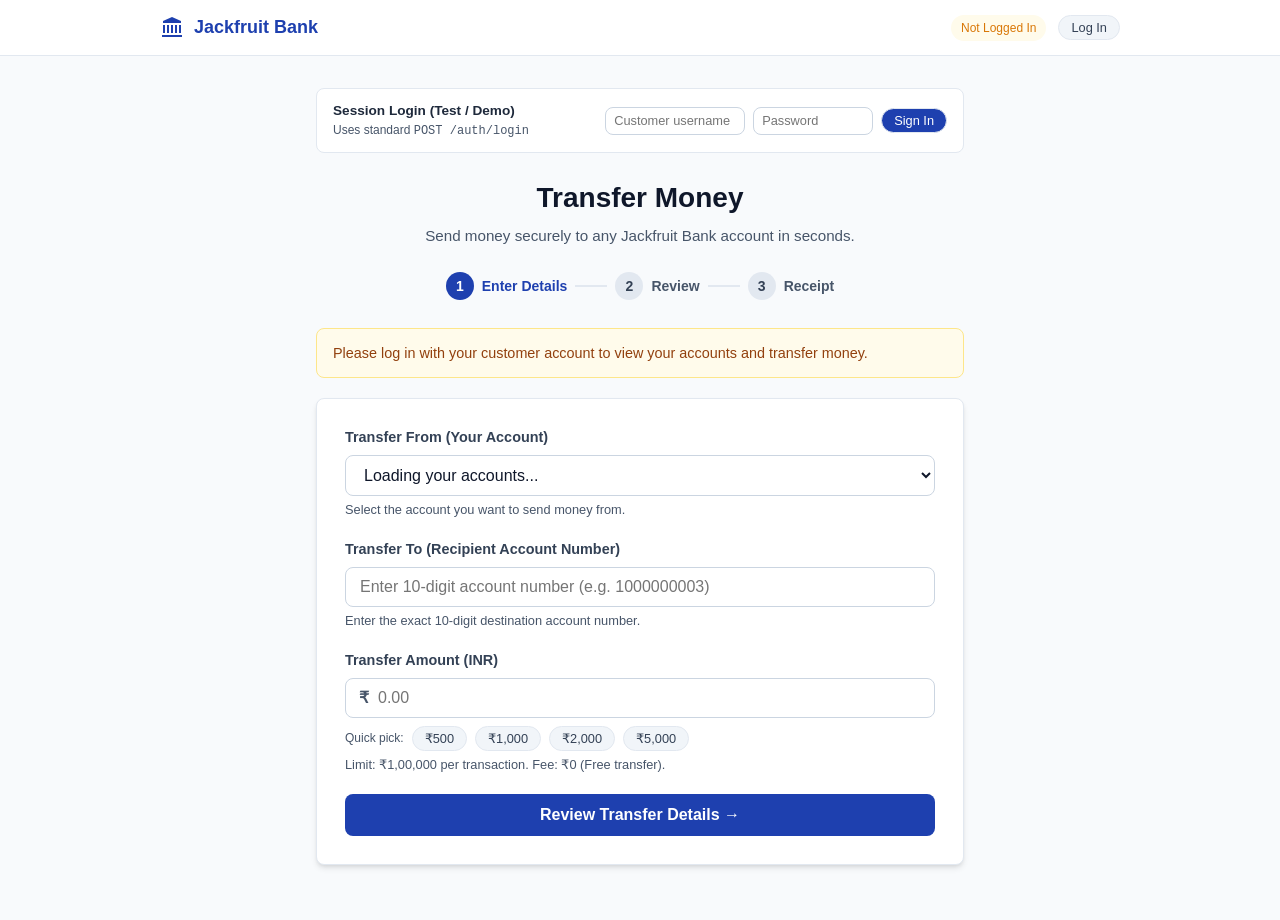
==== frontend/transfer.html @ 2748f1b2 "Merge 013a905eda10606ba9ad955a2efc20f529e1f683 into 3eabcc93d59940ed116435a64562fb141eabb982" ====
<!DOCTYPE html>
<html lang="en">
<head>
  <meta charset="UTF-8">
  <meta name="viewport" content="width=device-width, initial-scale=1.0">
  <title>Transfer Money — Bank Management System</title>
  <style>
    :root {
      --primary: #1e40af;
      --primary-hover: #1d4ed8;
      --primary-light: #eff6ff;
      --success: #059669;
      --success-light: #ecfdf5;
      --danger: #dc2626;
      --danger-light: #fef2f2;
      --warning: #d97706;
      --warning-light: #fffbeb;
      --neutral-50: #f8fafc;
      --neutral-100: #f1f5f9;
      --neutral-200: #e2e8f0;
      --neutral-300: #cbd5e1;
      --neutral-600: #475569;
      --neutral-700: #334155;
      --neutral-800: #1e293b;
      --neutral-900: #0f172a;
      --font-family: -apple-system, BlinkMacSystemFont, "Segoe UI", Roboto, Helvetica, Arial, sans-serif;
      --radius: 8px;
      --shadow: 0 4px 6px -1px rgb(0 0 0 / 0.1), 0 2px 4px -2px rgb(0 0 0 / 0.1);
      --shadow-lg: 0 10px 15px -3px rgb(0 0 0 / 0.1), 0 4px 6px -4px rgb(0 0 0 / 0.1);
    }

    * {
      box-sizing: border-box;
      margin: 0;
      padding: 0;
    }

    body {
      font-family: var(--font-family);
      background-color: var(--neutral-50);
      color: var(--neutral-800);
      line-height: 1.5;
      min-height: 100vh;
      display: flex;
      flex-direction: column;
    }

    /* Top Navigation Header */
    header {
      background-color: #ffffff;
      border-bottom: 1px solid var(--neutral-200);
      padding: 0.875rem 1.25rem;
      position: sticky;
      top: 0;
      z-index: 20;
    }

    .header-content {
      max-width: 960px;
      margin: 0 auto;
      display: flex;
      justify-content: space-between;
      align-items: center;
      flex-wrap: wrap;
      gap: 0.75rem;
    }

    .brand {
      display: flex;
      align-items: center;
      gap: 0.625rem;
      font-weight: 700;
      font-size: 1.125rem;
      color: var(--primary);
    }

    .brand svg {
      width: 24px;
      height: 24px;
      fill: currentColor;
    }

    .user-session-bar {
      display: flex;
      align-items: center;
      gap: 0.75rem;
      font-size: 0.875rem;
    }

    .badge {
      display: inline-flex;
      align-items: center;
      padding: 0.25rem 0.625rem;
      border-radius: 9999px;
      font-weight: 500;
      font-size: 0.75rem;
    }

    .badge-info {
      background-color: var(--primary-light);
      color: var(--primary);
    }

    .badge-warning {
      background-color: var(--warning-light);
      color: var(--warning);
    }

    /* Main Container */
    main {
      flex: 1;
      max-width: 680px;
      width: 100%;
      margin: 2rem auto;
      padding: 0 1rem;
    }

    .page-title-area {
      margin-bottom: 1.5rem;
      text-align: center;
    }

    .page-title {
      font-size: 1.75rem;
      font-weight: 700;
      color: var(--neutral-900);
      margin-bottom: 0.375rem;
    }

    .page-subtitle {
      color: var(--neutral-600);
      font-size: 0.95rem;
    }

    /* Card Layout */
    .card {
      background: #ffffff;
      border: 1px solid var(--neutral-200);
      border-radius: var(--radius);
      box-shadow: var(--shadow);
      padding: 1.75rem;
      margin-bottom: 1.5rem;
    }

    /* Step Indicators */
    .steps-indicator {
      display: flex;
      align-items: center;
      justify-content: center;
      margin-bottom: 1.75rem;
      gap: 0.5rem;
    }

    .step-item {
      display: flex;
      align-items: center;
      gap: 0.5rem;
      font-size: 0.875rem;
      font-weight: 600;
      color: var(--neutral-600);
    }

    .step-item.active {
      color: var(--primary);
    }

    .step-number {
      width: 28px;
      height: 28px;
      border-radius: 50%;
      display: flex;
      align-items: center;
      justify-content: center;
      font-size: 0.875rem;
      background: var(--neutral-200);
      color: var(--neutral-700);
    }

    .step-item.active .step-number {
      background: var(--primary);
      color: #ffffff;
    }

    .step-divider {
      width: 32px;
      height: 2px;
      background: var(--neutral-200);
    }

    /* Form Groups */
    .form-group {
      margin-bottom: 1.25rem;
    }

    .form-label {
      display: block;
      font-weight: 600;
      font-size: 0.9rem;
      color: var(--neutral-700);
      margin-bottom: 0.375rem;
    }

    .form-helper {
      font-size: 0.8rem;
      color: var(--neutral-600);
      margin-top: 0.25rem;
    }

    .form-control {
      width: 100%;
      padding: 0.625rem 0.875rem;
      font-size: 1rem;
      font-family: inherit;
      color: var(--neutral-900);
      background-color: #ffffff;
      border: 1px solid var(--neutral-300);
      border-radius: var(--radius);
      outline: none;
      transition: border-color 0.15s ease, box-shadow 0.15s ease;
    }

    .form-control:focus {
      border-color: var(--primary);
      box-shadow: 0 0 0 3px rgba(30, 64, 175, 0.15);
    }

    .form-control.error {
      border-color: var(--danger);
      background-color: #fffbfa;
    }

    .input-group {
      position: relative;
      display: flex;
      align-items: center;
    }

    .input-prefix {
      position: absolute;
      left: 0.875rem;
      font-weight: 600;
      color: var(--neutral-600);
      pointer-events: none;
    }

    .input-group .form-control {
      padding-left: 2rem;
    }

    /* Quick Amount Buttons */
    .quick-amounts {
      display: flex;
      flex-wrap: wrap;
      gap: 0.5rem;
      margin-top: 0.5rem;
    }

    .btn-chip {
      background: var(--neutral-100);
      border: 1px solid var(--neutral-200);
      border-radius: 9999px;
      padding: 0.25rem 0.75rem;
      font-size: 0.8rem;
      font-weight: 500;
      cursor: pointer;
      color: var(--neutral-700);
      transition: all 0.15s ease;
    }

    .btn-chip:hover {
      background: var(--primary-light);
      border-color: var(--primary);
      color: var(--primary);
    }

    /* Available Balance Pill */
    .balance-pill {
      background-color: var(--primary-light);
      border: 1px solid #bfdbfe;
      border-radius: var(--radius);
      padding: 0.625rem 0.875rem;
      margin-top: 0.5rem;
      display: flex;
      justify-content: space-between;
      align-items: center;
      font-size: 0.875rem;
    }

    .balance-pill .balance-val {
      font-weight: 700;
      color: var(--primary);
      font-size: 1rem;
    }

    /* Buttons */
    .btn {
      display: inline-flex;
      align-items: center;
      justify-content: center;
      font-family: inherit;
      font-size: 1rem;
      font-weight: 600;
      padding: 0.75rem 1.5rem;
      border-radius: var(--radius);
      border: none;
      cursor: pointer;
      text-decoration: none;
      transition: background-color 0.15s ease, opacity 0.15s ease;
      width: 100%;
    }

    .btn-primary {
      background-color: var(--primary);
      color: #ffffff;
    }

    .btn-primary:hover:not(:disabled) {
      background-color: var(--primary-hover);
    }

    .btn-secondary {
      background-color: var(--neutral-100);
      color: var(--neutral-700);
      border: 1px solid var(--neutral-300);
    }

    .btn-secondary:hover:not(:disabled) {
      background-color: var(--neutral-200);
    }

    .btn:disabled {
      opacity: 0.6;
      cursor: not-allowed;
    }

    .btn-group {
      display: flex;
      gap: 0.75rem;
      margin-top: 1.5rem;
    }

    /* Alerts */
    .alert {
      padding: 0.875rem 1rem;
      border-radius: var(--radius);
      margin-bottom: 1.25rem;
      font-size: 0.9rem;
      display: flex;
      align-items: flex-start;
      gap: 0.625rem;
      line-height: 1.4;
    }

    .alert-danger {
      background-color: var(--danger-light);
      color: var(--danger);
      border: 1px solid #fecaca;
    }

    .alert-success {
      background-color: var(--success-light);
      color: var(--success);
      border: 1px solid #a7f3d0;
    }

    .alert-warning {
      background-color: var(--warning-light);
      color: #92400e;
      border: 1px solid #fde68a;
    }

    /* Review Summary Grid */
    .summary-list {
      background: var(--neutral-50);
      border: 1px solid var(--neutral-200);
      border-radius: var(--radius);
      padding: 1.25rem;
      margin: 1rem 0;
    }

    .summary-row {
      display: flex;
      justify-content: space-between;
      align-items: center;
      padding: 0.625rem 0;
      border-bottom: 1px solid var(--neutral-200);
      font-size: 0.925rem;
    }

    .summary-row:last-child {
      border-bottom: none;
      padding-top: 0.75rem;
      font-size: 1.05rem;
      font-weight: 700;
    }

    .summary-label {
      color: var(--neutral-600);
    }

    .summary-val {
      font-weight: 600;
      color: var(--neutral-900);
      text-align: right;
    }

    /* Success / Receipt Screen */
    .receipt-card {
      text-align: center;
    }

    .receipt-icon {
      width: 56px;
      height: 56px;
      background: var(--success-light);
      color: var(--success);
      border-radius: 50%;
      display: inline-flex;
      align-items: center;
      justify-content: center;
      margin-bottom: 1rem;
    }

    .receipt-icon svg {
      width: 32px;
      height: 32px;
      fill: currentColor;
    }

    /* Demo Login Drawer (collapsible for testing) */
    .demo-bar {
      background: #ffffff;
      border: 1px solid var(--neutral-200);
      border-radius: var(--radius);
      padding: 0.75rem 1rem;
      margin-bottom: 1.5rem;
      font-size: 0.85rem;
      display: flex;
      justify-content: space-between;
      align-items: center;
      flex-wrap: wrap;
      gap: 0.5rem;
    }

    .demo-controls {
      display: flex;
      align-items: center;
      gap: 0.5rem;
      flex-wrap: wrap;
    }

    /* Responsive adjustments */
    @media (max-width: 480px) {
      .card {
        padding: 1.25rem;
      }
      .page-title {
        font-size: 1.5rem;
      }
      .btn-group {
        flex-direction: column-reverse;
      }
    }
  </style>
</head>
<body>

  <!-- Top Header Navigation -->
  <header>
    <div class="header-content">
      <div class="brand">
        <svg viewBox="0 0 24 24">
          <path d="M12 1L3 5v2h18V5L12 1zm-7 8v8H3V9h2zm4 0v8H7V9h2zm4 0v8h-2V9h2zm4 0v8h-2V9h2zm4 0v8h-2V9h2zM2 19v2h20v-2H2z"/>
        </svg>
        <span>Jackfruit Bank</span>
      </div>
      <div class="user-session-bar" id="sessionStatusArea">
        <span class="badge badge-warning" id="authBadge">Not Logged In</span>
        <button class="btn-chip" id="authToggleBtn" onclick="toggleAuthModal()">Log In</button>
      </div>
    </div>
  </header>

  <main>
    <!-- Demo / Test-Session Setup Bar -->
    <div class="demo-bar" id="authSection" style="display: none;">
      <div>
        <strong>Session Login (Test / Demo)</strong>
        <div style="color: var(--neutral-600); font-size: 0.75rem;">Uses standard <code>POST /auth/login</code></div>
      </div>
      <div class="demo-controls">
        <input type="text" id="loginUsername" placeholder="Customer username" class="form-control" style="width: 140px; padding: 0.35rem 0.5rem; font-size: 0.8rem;">
        <input type="password" id="loginPassword" placeholder="Password" class="form-control" style="width: 120px; padding: 0.35rem 0.5rem; font-size: 0.8rem;">
        <button type="button" class="btn-chip" style="background: var(--primary); color: #fff;" onclick="doLogin()">Sign In</button>
      </div>
    </div>

    <!-- Page Title -->
    <div class="page-title-area">
      <h1 class="page-title">Transfer Money</h1>
      <p class="page-subtitle">Send money securely to any Jackfruit Bank account in seconds.</p>
    </div>

    <!-- Step Indicator -->
    <div class="steps-indicator" aria-label="Transfer steps">
      <div class="step-item active" id="stepIndicator1">
        <span class="step-number">1</span>
        <span>Enter Details</span>
      </div>
      <div class="step-divider"></div>
      <div class="step-item" id="stepIndicator2">
        <span class="step-number">2</span>
        <span>Review</span>
      </div>
      <div class="step-divider"></div>
      <div class="step-item" id="stepIndicator3">
        <span class="step-number">3</span>
        <span>Receipt</span>
      </div>
    </div>

    <!-- Alert / Message Area -->
    <div id="globalAlert" style="display: none;" role="alert"></div>

    <!-- STEP 1: Enter Transfer Details -->
    <div class="card" id="stepDetails">
      <form id="transferForm" onsubmit="event.preventDefault(); proceedToReview();">

        <!-- Source Account Selection -->
        <div class="form-group">
          <label for="fromAccountSelect" class="form-label">Transfer From (Your Account)</label>
          <select id="fromAccountSelect" class="form-control" required onchange="onSourceAccountChange()">
            <option value="">Loading your accounts...</option>
          </select>
          <div class="form-helper" id="fromAccountHelp">Select the account you want to send money from.</div>

          <!-- Live Available Balance Pill -->
          <div class="balance-pill" id="balanceDisplay" style="display: none;">
            <div>
              <span id="accountTypeDisplay">Savings Account</span>
              <div style="font-size: 0.75rem; color: var(--neutral-600);" id="minBalanceHelp">Minimum balance required: ₹1,000.00</div>
            </div>
            <div class="balance-val" id="accountBalanceDisplay">₹0.00</div>
          </div>
        </div>

        <!-- Destination Account -->
        <div class="form-group">
          <label for="toAccountInput" class="form-label">Transfer To (Recipient Account Number)</label>
          <input
            type="text"
            id="toAccountInput"
            class="form-control"
            placeholder="Enter 10-digit account number (e.g. 1000000003)"
            maxlength="10"
            inputmode="numeric"
            pattern="[0-9]{10}"
            required
            oninput="validateDestinationAccount()"
          >
          <div class="form-helper" id="toAccountHelp">Enter the exact 10-digit destination account number.</div>
          <div id="toAccountError" style="color: var(--danger); font-size: 0.8rem; margin-top: 0.25rem; display: none;"></div>
        </div>

        <!-- Transfer Amount -->
        <div class="form-group">
          <label for="amountInput" class="form-label">Transfer Amount (INR)</label>
          <div class="input-group">
            <span class="input-prefix">₹</span>
            <input
              type="number"
              id="amountInput"
              class="form-control"
              placeholder="0.00"
              step="0.01"
              min="1"
              max="100000"
              required
              oninput="validateAmount()"
            >
          </div>
          <div class="quick-amounts">
            <span style="font-size: 0.75rem; color: var(--neutral-600); align-self: center;">Quick pick:</span>
            <button type="button" class="btn-chip" onclick="setQuickAmount(500)">₹500</button>
            <button type="button" class="btn-chip" onclick="setQuickAmount(1000)">₹1,000</button>
            <button type="button" class="btn-chip" onclick="setQuickAmount(2000)">₹2,000</button>
            <button type="button" class="btn-chip" onclick="setQuickAmount(5000)">₹5,000</button>
          </div>
          <div class="form-helper" id="amountHelp">Limit: ₹1,00,000 per transaction. Fee: ₹0 (Free transfer).</div>
          <div id="amountError" style="color: var(--danger); font-size: 0.8rem; margin-top: 0.25rem; display: none;"></div>
        </div>

        <button type="submit" class="btn btn-primary" id="btnReview">Review Transfer Details →</button>
      </form>
    </div>

    <!-- STEP 2: Review & Confirmation -->
    <div class="card" id="stepReview" style="display: none;">
      <h2 style="font-size: 1.25rem; font-weight: 700; color: var(--neutral-900); margin-bottom: 0.5rem;">Review Transfer</h2>
      <p style="font-size: 0.875rem; color: var(--neutral-600); margin-bottom: 1rem;">
        Please verify the recipient and transfer amount before confirming. Money will be sent immediately.
      </p>

      <div class="summary-list">
        <div class="summary-row">
          <span class="summary-label">From Account</span>
          <span class="summary-val" id="reviewFromAccount">—</span>
        </div>
        <div class="summary-row">
          <span class="summary-label">To Account Number</span>
          <span class="summary-val" id="reviewToAccount">—</span>
        </div>
        <div class="summary-row">
          <span class="summary-label">Transfer Amount</span>
          <span class="summary-val" id="reviewAmount" style="color: var(--primary);">—</span>
        </div>
        <div class="summary-row">
          <span class="summary-label">Transfer Fee</span>
          <span class="summary-val" style="color: var(--success);">₹0.00 (Free)</span>
        </div>
        <div class="summary-row">
          <span class="summary-label">Total to Deduct</span>
          <span class="summary-val" id="reviewTotal">—</span>
        </div>
      </div>

      <div class="btn-group">
        <button type="button" class="btn btn-secondary" onclick="backToEdit()">← Back to Edit</button>
        <button type="button" class="btn btn-primary" id="btnConfirmSend" onclick="executeTransfer()">Confirm &amp; Send Transfer</button>
      </div>
    </div>

    <!-- STEP 3: Transfer Receipt & Status -->
    <div class="card receipt-card" id="stepResult" style="display: none;">
      <div id="successContent" style="display: none;">
        <div class="receipt-icon">
          <svg viewBox="0 0 24 24">
            <path d="M9 16.17L4.83 12l-1.42 1.41L9 19 21 7l-1.41-1.41z"/>
          </svg>
        </div>
        <h2 style="font-size: 1.35rem; font-weight: 700; color: var(--success); margin-bottom: 0.25rem;">Transfer Successful!</h2>
        <p style="color: var(--neutral-600); font-size: 0.9rem; margin-bottom: 1.25rem;">Your fund transfer has been processed immediately.</p>

        <div class="summary-list" style="text-align: left;">
          <div class="summary-row">
            <span class="summary-label">Receipt / Reference No.</span>
            <span class="summary-val" id="receiptReference" style="font-family: monospace; font-size: 0.95rem;">—</span>
          </div>
          <div class="summary-row">
            <span class="summary-label">Amount Transferred</span>
            <span class="summary-val" id="receiptAmount" style="color: var(--success);">—</span>
          </div>
          <div class="summary-row">
            <span class="summary-label">Sent To Account</span>
            <span class="summary-val" id="receiptToAccount">—</span>
          </div>
          <div class="summary-row">
            <span class="summary-label">Updated Source Balance</span>
            <span class="summary-val" id="receiptNewBalance">—</span>
          </div>
        </div>

        <div class="btn-group">
          <button type="button" class="btn btn-secondary" onclick="window.print()">Print Receipt</button>
          <button type="button" class="btn btn-primary" onclick="resetFormForNewTransfer()">Make Another Transfer</button>
        </div>
      </div>

      <div id="failureContent" style="display: none;">
        <div class="receipt-icon" style="background: var(--danger-light); color: var(--danger);">
          <svg viewBox="0 0 24 24">
            <path d="M19 6.41L17.59 5 12 10.59 6.41 5 5 6.41 10.59 12 5 17.59 6.41 19 12 13.41 17.59 19 19 17.59 13.41 12z"/>
          </svg>
        </div>
        <h2 style="font-size: 1.35rem; font-weight: 700; color: var(--danger); margin-bottom: 0.25rem;">Transfer Failed</h2>
        <p id="failureMessage" style="color: var(--neutral-700); font-size: 0.95rem; margin-bottom: 1.25rem;"></p>

        <div class="btn-group">
          <button type="button" class="btn btn-primary" onclick="backToEdit()">← Back and Correct Details</button>
        </div>
      </div>
    </div>
  </main>

  <script>
    // State
    let authToken = sessionStorage.getItem("bms_auth_token") || "";
    let customerAccounts = [];
    let currentTransferData = null;

    // Minimum balance limits from BR-01
    const MIN_BALANCE = {
      "Savings": 1000.0,
      "Current": 5000.0
    };
    const MAX_TRANSFER_LIMIT = 100000.0;

    // On Load
    document.addEventListener("DOMContentLoaded", () => {
      updateAuthUI();
      if (authToken) {
        loadCustomerAccounts();
      } else {
        // Show demo login drawer if not logged in
        document.getElementById("authSection").style.display = "flex";
        showAlert("Please log in with your customer account to view your accounts and transfer money.", "warning");
      }
    });

    function toggleAuthModal() {
      const area = document.getElementById("authSection");
      area.style.display = area.style.display === "none" ? "flex" : "none";
    }

    function updateAuthUI() {
      const badge = document.getElementById("authBadge");
      const btn = document.getElementById("authToggleBtn");
      if (authToken) {
        badge.className = "badge badge-info";
        badge.textContent = "Customer Session Active";
        btn.textContent = "Log Out";
        btn.onclick = doLogout;
      } else {
        badge.className = "badge badge-warning";
        badge.textContent = "Not Logged In";
        btn.textContent = "Log In";
        btn.onclick = toggleAuthModal;
      }
    }

    async function doLogin() {
      const usernameInput = document.getElementById("loginUsername").value.trim();
      const passwordInput = document.getElementById("loginPassword").value;

      if (!usernameInput || !passwordInput) {
        showAlert("Please enter your customer username and password.", "danger");
        return;
      }

      try {
        const res = await fetch("/auth/login", {
          method: "POST",
          headers: { "Content-Type": "application/json" },
          body: JSON.stringify({ username: usernameInput, password: passwordInput })
        });

        const data = await res.json();
        if (res.ok && data.token) {
          authToken = data.token;
          sessionStorage.setItem("bms_auth_token", authToken);
          document.getElementById("authSection").style.display = "none";
          hideAlert();
          updateAuthUI();
          loadCustomerAccounts();
        } else {
          showAlert(data.message || data.detail || "Invalid login credentials. Please check your username and password.", "danger");
        }
      } catch (err) {
        showAlert("Unable to connect to the authentication service. Please check your connection.", "danger");
      }
    }

    let isLoggingOut = false;

    async function doLogout(silent = false) {
      if (isLoggingOut) return;
      isLoggingOut = true;

      const tokenToSend = authToken;

      // Clear local session state immediately so client is never left locally authenticated
      authToken = "";
      sessionStorage.removeItem("bms_auth_token");
      customerAccounts = [];
      currentTransferData = null;

      if (tokenToSend) {
        try {
          await fetch("/auth/logout", {
            method: "POST",
            headers: {
              "Authorization": `Bearer ${tokenToSend}`
            }
          });
        } catch (err) {
          // Network errors still guarantee local session cleanup
        }
      }

      updateAuthUI();
      const select = document.getElementById("fromAccountSelect");
      if (select) {
        select.innerHTML = '<option value="">Please log in to view accounts</option>';
      }
      const balanceDisplay = document.getElementById("balanceDisplay");
      if (balanceDisplay) {
        balanceDisplay.style.display = "none";
      }

      resetFormForNewTransfer();

      if (!silent) {
        showAlert("You have been logged out.", "info");
      }
      const authSection = document.getElementById("authSection");
      if (authSection) {
        authSection.style.display = "flex";
      }

      isLoggingOut = false;
    }

    // Load Customer Accounts via GET /accounts/me
    async function loadCustomerAccounts() {
      const select = document.getElementById("fromAccountSelect");
      select.innerHTML = '<option value="">Loading accounts...</option>';

      try {
        const res = await fetch("/accounts/me", {
          headers: { "Authorization": `Bearer ${authToken}` }
        });

        if (res.status === 401 || res.status === 403) {
          await doLogout(true);
          showAlert("Your session has expired. Please log in again.", "warning");
          return;
        }

        if (!res.ok) {
          throw new Error("Failed to load accounts");
        }

        customerAccounts = await res.json();

        if (!customerAccounts || customerAccounts.length === 0) {
          select.innerHTML = '<option value="">No bank accounts found</option>';
          showAlert("You do not have any active bank accounts with Jackfruit Bank.", "warning");
          return;
        }

        select.innerHTML = '<option value="">-- Choose source account --</option>';
        customerAccounts.forEach(acc => {
          const opt = document.createElement("option");
          opt.value = acc.accountNumber;
          const statusTag = acc.status !== "Active" ? ` (${acc.status})` : "";
          opt.textContent = `${acc.type} — ${acc.maskedAccountNumber}${statusTag} (₹${parseFloat(acc.balance).toLocaleString('en-IN', {minimumFractionDigits: 2})})`;
          select.appendChild(opt);
        });

        // Automatically select first account if only one exists
        if (customerAccounts.length === 1) {
          select.selectedIndex = 1;
          onSourceAccountChange();
        }

      } catch (err) {
        select.innerHTML = '<option value="">Error loading accounts</option>';
        showAlert("Could not load your accounts. Please verify your connection and refresh.", "danger");
      }
    }

    function onSourceAccountChange() {
      const select = document.getElementById("fromAccountSelect");
      const selectedAccNo = select.value;
      const acc = customerAccounts.find(a => a.accountNumber === selectedAccNo);
      const display = document.getElementById("balanceDisplay");

      if (acc) {
        display.style.display = "flex";
        document.getElementById("accountTypeDisplay").textContent = `${acc.type} Account (${acc.maskedAccountNumber})`;
        document.getElementById("accountBalanceDisplay").textContent = `₹${parseFloat(acc.balance).toLocaleString('en-IN', {minimumFractionDigits: 2})}`;
        const minReq = MIN_BALANCE[acc.type] || 0;
        document.getElementById("minBalanceHelp").textContent = `Minimum balance required to maintain: ₹${minReq.toLocaleString('en-IN', {minimumFractionDigits: 2})}`;
      } else {
        display.style.display = "none";
      }

      validateDestinationAccount();
      validateAmount();
    }

    function setQuickAmount(val) {
      document.getElementById("amountInput").value = val.toFixed(2);
      validateAmount();
    }

    function validateDestinationAccount() {
      const toAcc = document.getElementById("toAccountInput").value.trim();
      const fromAcc = document.getElementById("fromAccountSelect").value;
      const errEl = document.getElementById("toAccountError");
      const input = document.getElementById("toAccountInput");

      errEl.style.display = "none";
      input.classList.remove("error");

      if (!toAcc) return false;

      if (!/^\d{1,10}$/.test(toAcc)) {
        errEl.textContent = "Account number must contain only numbers.";
        errEl.style.display = "block";
        input.classList.add("error");
        return false;
      }

      if (toAcc.length === 10 && fromAcc && toAcc === fromAcc) {
        errEl.textContent = "Destination account cannot be the same as your source account.";
        errEl.style.display = "block";
        input.classList.add("error");
        return false;
      }

      if (toAcc.length > 0 && toAcc.length < 10) {
        errEl.textContent = `Please enter all 10 digits (${toAcc.length}/10 entered).`;
        errEl.style.display = "block";
        return false;
      }

      return true;
    }

    function validateAmount() {
      const amountVal = parseFloat(document.getElementById("amountInput").value);
      const errEl = document.getElementById("amountError");
      const input = document.getElementById("amountInput");
      const fromAccNo = document.getElementById("fromAccountSelect").value;
      const acc = customerAccounts.find(a => a.accountNumber === fromAccNo);

      errEl.style.display = "none";
      input.classList.remove("error");

      if (isNaN(amountVal) || amountVal <= 0) {
        return false;
      }

      if (amountVal > MAX_TRANSFER_LIMIT) {
        errEl.textContent = `Amount exceeds the single transfer limit of ₹${MAX_TRANSFER_LIMIT.toLocaleString('en-IN')}.`;
        errEl.style.display = "block";
        input.classList.add("error");
        return false;
      }

      if (acc) {
        const currentBal = parseFloat(acc.balance);
        const minReq = MIN_BALANCE[acc.type] || 0;
        if (currentBal - amountVal < minReq) {
          errEl.textContent = `Insufficient funds: balance after transfer (₹${(currentBal - amountVal).toFixed(2)}) would fall below required minimum of ₹${minReq.toFixed(2)}.`;
          errEl.style.display = "block";
          input.classList.add("error");
          return false;
        }
      }

      return true;
    }

    // Step Transition: Proceed to Review
    function proceedToReview() {
      hideAlert();

      if (!authToken) {
        showAlert("Please log in before transferring funds.", "warning");
        document.getElementById("authSection").style.display = "flex";
        return;
      }

      const fromAccNo = document.getElementById("fromAccountSelect").value;
      const toAccNo = document.getElementById("toAccountInput").value.trim();
      const amount = parseFloat(document.getElementById("amountInput").value);

      if (!fromAccNo) {
        showAlert("Please select a source account.", "danger");
        return;
      }

      if (!validateDestinationAccount() || toAccNo.length !== 10) {
        showAlert("Please enter a valid 10-digit recipient account number.", "danger");
        return;
      }

      if (!validateAmount() || isNaN(amount) || amount <= 0) {
        showAlert("Please enter a valid transfer amount.", "danger");
        return;
      }

      const sourceAcc = customerAccounts.find(a => a.accountNumber === fromAccNo);

      currentTransferData = {
        fromAccount: fromAccNo,
        toAccount: toAccNo,
        amount: amount.toFixed(2),
        sourceAccObj: sourceAcc
      };

      // Populate Review Screen
      document.getElementById("reviewFromAccount").textContent = `${sourceAcc.type} (${sourceAcc.maskedAccountNumber})`;
      document.getElementById("reviewToAccount").textContent = toAccNo;
      document.getElementById("reviewAmount").textContent = `₹${parseFloat(amount).toLocaleString('en-IN', {minimumFractionDigits: 2})}`;
      document.getElementById("reviewTotal").textContent = `₹${parseFloat(amount).toLocaleString('en-IN', {minimumFractionDigits: 2})}`;

      // Switch view
      document.getElementById("stepDetails").style.display = "none";
      document.getElementById("stepReview").style.display = "block";
      document.getElementById("stepResult").style.display = "none";

      setStepActive(2);
    }

    function backToEdit() {
      hideAlert();
      document.getElementById("stepDetails").style.display = "block";
      document.getElementById("stepReview").style.display = "none";
      document.getElementById("stepResult").style.display = "none";
      setStepActive(1);
    }

    // Execute Transfer: POST /transactions/transfer
    async function executeTransfer() {
      if (!currentTransferData || !authToken) return;

      const btn = document.getElementById("btnConfirmSend");
      btn.disabled = true;
      btn.textContent = "Processing transfer...";

      try {
        const response = await fetch("/transactions/transfer", {
          method: "POST",
          headers: {
            "Content-Type": "application/json",
            "Authorization": `Bearer ${authToken}`
          },
          body: JSON.stringify({
            fromAccount: currentTransferData.fromAccount,
            toAccount: currentTransferData.toAccount,
            amount: currentTransferData.amount
          })
        });

        const data = await response.json();

        // Show Result Screen
        document.getElementById("stepDetails").style.display = "none";
        document.getElementById("stepReview").style.display = "none";
        document.getElementById("stepResult").style.display = "block";
        setStepActive(3);

        if (response.ok && (response.status === 200 || response.status === 201)) {
          // Success
          document.getElementById("successContent").style.display = "block";
          document.getElementById("failureContent").style.display = "none";

          document.getElementById("receiptReference").textContent = data.reference || `TXN-${data.transactionId}`;
          document.getElementById("receiptAmount").textContent = `₹${parseFloat(currentTransferData.amount).toLocaleString('en-IN', {minimumFractionDigits: 2})}`;
          document.getElementById("receiptToAccount").textContent = currentTransferData.toAccount;
          document.getElementById("receiptNewBalance").textContent = `₹${parseFloat(data.balance).toLocaleString('en-IN', {minimumFractionDigits: 2})}`;

          // Refresh source accounts in background to update balances
          loadCustomerAccounts();
        } else {
          // Failure
          document.getElementById("successContent").style.display = "none";
          document.getElementById("failureContent").style.display = "block";

          let friendlyMsg = "The transfer could not be completed.";
          if (data.code === "ACCOUNT_NOT_FOUND") {
            friendlyMsg = "The recipient account was not found. Please double-check the 10-digit account number.";
          } else if (data.code === "ACCOUNT_NOT_ACTIVE") {
            friendlyMsg = "The recipient or source account is currently frozen or closed and cannot complete transactions.";
          } else if (data.code === "INSUFFICIENT_FUNDS") {
            friendlyMsg = "Insufficient funds in your account to complete this transfer and maintain the minimum balance.";
          } else if (data.code === "TRANSFER_LIMIT_EXCEEDED") {
            friendlyMsg = "The transfer amount exceeds the single transaction limit of ₹1,00,000.";
          } else if (data.message || data.detail) {
            friendlyMsg = data.message || data.detail;
          }

          document.getElementById("failureMessage").textContent = friendlyMsg;
        }

      } catch (err) {
        document.getElementById("stepDetails").style.display = "none";
        document.getElementById("stepReview").style.display = "none";
        document.getElementById("stepResult").style.display = "block";
        setStepActive(3);

        document.getElementById("successContent").style.display = "none";
        document.getElementById("failureContent").style.display = "block";
        document.getElementById("failureMessage").textContent = "Unable to connect to the bank server. Please verify your connection and try again.";
      } finally {
        btn.disabled = false;
        btn.textContent = "Confirm & Send Transfer";
      }
    }

    function resetFormForNewTransfer() {
      document.getElementById("toAccountInput").value = "";
      document.getElementById("amountInput").value = "";
      document.getElementById("successContent").style.display = "none";
      document.getElementById("failureContent").style.display = "none";
      backToEdit();
    }

    function setStepActive(stepNum) {
      document.getElementById("stepIndicator1").className = stepNum >= 1 ? "step-item active" : "step-item";
      document.getElementById("stepIndicator2").className = stepNum >= 2 ? "step-item active" : "step-item";
      document.getElementById("stepIndicator3").className = stepNum >= 3 ? "step-item active" : "step-item";
    }

    function showAlert(msg, type = "danger") {
      const alert = document.getElementById("globalAlert");
      alert.className = `alert alert-${type}`;
      alert.textContent = msg;
      alert.style.display = "block";
    }

    function hideAlert() {
      document.getElementById("globalAlert").style.display = "none";
    }
  </script>
</body>
</html>
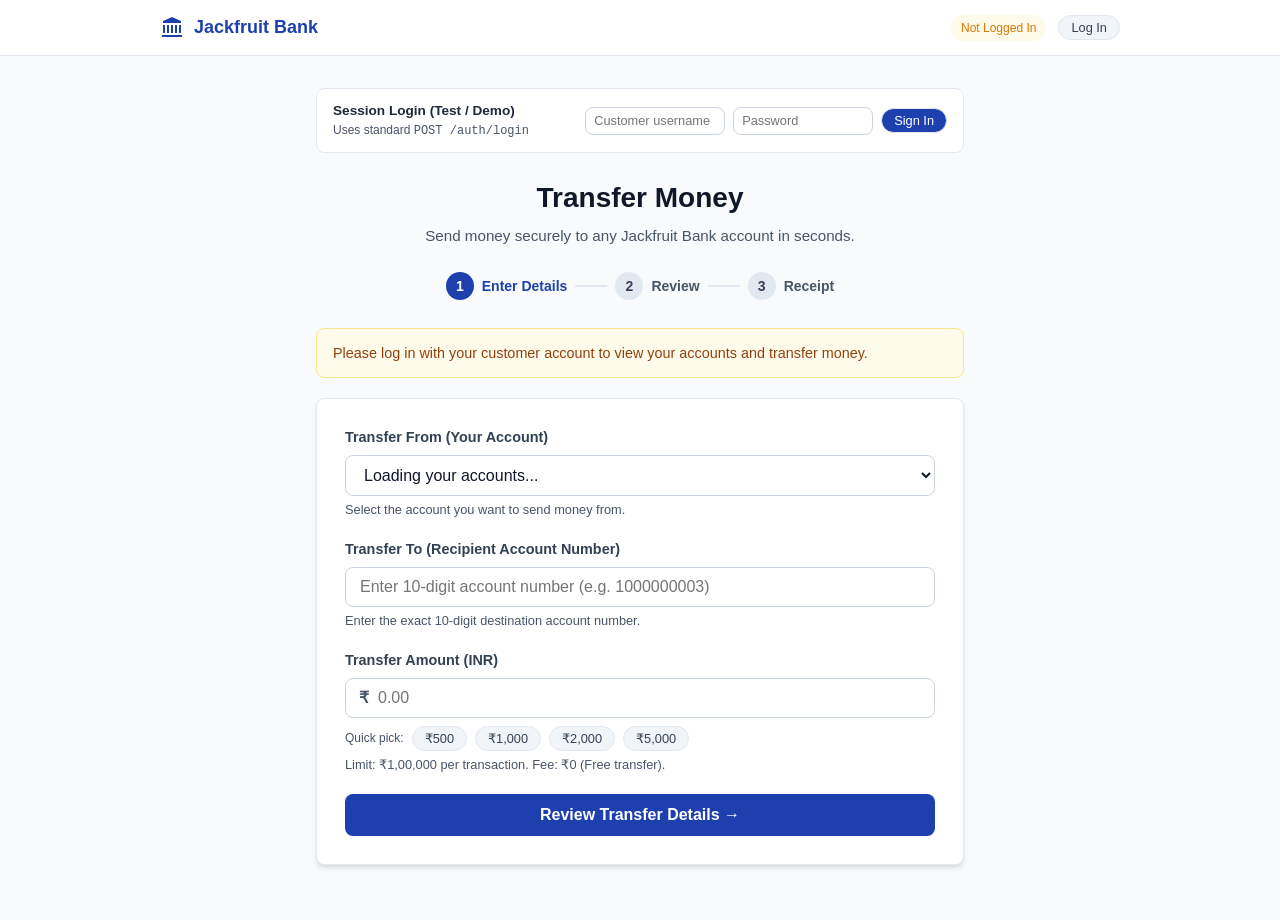
==== commit 897f9edd: "Merge US-14 transfer usability updates into US-15" ====
--- a/frontend/transfer.html
+++ b/frontend/transfer.html
@@ -247,6 +247,18 @@
       padding-left: 2rem;
     }
 
+    /* Cross-browser input[type=number] styling (Firefox & WebKit/Blink) */
+    input[type="number"]::-webkit-outer-spin-button,
+    input[type="number"]::-webkit-inner-spin-button {
+      -webkit-appearance: none;
+      margin: 0;
+    }
+
+    input[type="number"] {
+      -moz-appearance: textfield;
+      appearance: textfield;
+    }
+
     /* Quick Amount Buttons */
     .quick-amounts {
       display: flex;
@@ -449,16 +461,114 @@
       flex-wrap: wrap;
     }
 
-    /* Responsive adjustments */
+    .demo-input {
+      width: 140px;
+      padding: 0.35rem 0.5rem;
+      font-size: 0.8rem;
+    }
+
+    /* Responsive adjustments for mobile and 360px viewport (BMS-NF-006, TC-UX-02) */
     @media (max-width: 480px) {
+      main {
+        margin: 1.25rem auto;
+        padding: 0 0.75rem;
+      }
       .card {
-        padding: 1.25rem;
+        padding: 1.125rem;
       }
       .page-title {
-        font-size: 1.5rem;
+        font-size: 1.35rem;
+      }
+      .page-subtitle {
+        font-size: 0.85rem;
+      }
+      .steps-indicator {
+        gap: 0.25rem;
+        margin-bottom: 1.25rem;
+      }
+      .step-item {
+        font-size: 0.75rem;
+        gap: 0.25rem;
+      }
+      .step-number {
+        width: 22px;
+        height: 22px;
+        font-size: 0.75rem;
+      }
+      .step-divider {
+        width: 14px;
       }
       .btn-group {
         flex-direction: column-reverse;
+      }
+      .btn-chip {
+        min-height: 36px;
+      }
+      .demo-bar {
+        padding: 0.625rem 0.75rem;
+      }
+      .demo-controls {
+        width: 100%;
+      }
+      .demo-input {
+        width: 100%;
+        flex: 1 1 120px;
+      }
+      .summary-list {
+        padding: 0.875rem;
+      }
+      .summary-row {
+        font-size: 0.875rem;
+        flex-direction: column;
+        align-items: flex-start;
+        gap: 0.25rem;
+      }
+      .summary-row:last-child {
+        flex-direction: row;
+        justify-content: space-between;
+        align-items: center;
+      }
+      .summary-val {
+        text-align: left;
+      }
+    }
+
+    @media (max-width: 380px) {
+      .header-content {
+        justify-content: center;
+      }
+      .user-session-bar {
+        width: 100%;
+        justify-content: space-between;
+      }
+      .step-item span:not(.step-number) {
+        font-size: 0.7rem;
+      }
+      .step-divider {
+        width: 10px;
+      }
+      .btn-chip {
+        padding: 0.35rem 0.6rem;
+      }
+    }
+
+    /* Print styles: Clean receipt-only printout */
+    @media print {
+      header, .demo-bar, .steps-indicator, .page-title-area, .btn-group, #globalAlert {
+        display: none !important;
+      }
+      body {
+        background: #ffffff;
+      }
+      .card {
+        border: none;
+        box-shadow: none;
+        padding: 0;
+      }
+      main {
+        margin: 0;
+        max-width: 100%;
+        padding: 0;
       }
     }
   </style>
@@ -489,8 +599,8 @@
         <div style="color: var(--neutral-600); font-size: 0.75rem;">Uses standard <code>POST /auth/login</code></div>
       </div>
       <div class="demo-controls">
-        <input type="text" id="loginUsername" placeholder="Customer username" class="form-control" style="width: 140px; padding: 0.35rem 0.5rem; font-size: 0.8rem;">
-        <input type="password" id="loginPassword" placeholder="Password" class="form-control" style="width: 120px; padding: 0.35rem 0.5rem; font-size: 0.8rem;">
+        <input type="text" id="loginUsername" placeholder="Customer username" class="form-control demo-input">
+        <input type="password" id="loginPassword" placeholder="Password" class="form-control demo-input">
         <button type="button" class="btn-chip" style="background: var(--primary); color: #fff;" onclick="doLogin()">Sign In</button>
       </div>
     </div>
@@ -810,6 +920,10 @@
       isLoggingOut = false;
     }
 
+    function isEligibleStatus(status) {
+      return typeof status === "string" && status.trim().toLowerCase() === "active";
+    }
+
     // Load Customer Accounts via GET /accounts/me
     async function loadCustomerAccounts() {
       const select = document.getElementById("fromAccountSelect");
@@ -838,18 +952,46 @@
           return;
         }
 
-        select.innerHTML = '<option value="">-- Choose source account --</option>';
-        customerAccounts.forEach(acc => {
-          const opt = document.createElement("option");
-          opt.value = acc.accountNumber;
-          const statusTag = acc.status !== "Active" ? ` (${acc.status})` : "";
-          opt.textContent = `${acc.type} — ${acc.maskedAccountNumber}${statusTag} (₹${parseFloat(acc.balance).toLocaleString('en-IN', {minimumFractionDigits: 2})})`;
-          select.appendChild(opt);
-        });
-
-        // Automatically select first account if only one exists
-        if (customerAccounts.length === 1) {
-          select.selectedIndex = 1;
+        const eligibleAccounts = customerAccounts.filter(acc => acc && isEligibleStatus(acc.status));
+        const ineligibleAccounts = customerAccounts.filter(acc => !acc || !isEligibleStatus(acc.status));
+
+        if (eligibleAccounts.length === 0) {
+          select.innerHTML = '<option value="">No eligible active accounts available</option>';
+        } else {
+          select.innerHTML = '<option value="">-- Choose source account --</option>';
+          eligibleAccounts.forEach(acc => {
+            const opt = document.createElement("option");
+            opt.value = acc.accountNumber;
+            opt.textContent = `${acc.type} — ${acc.maskedAccountNumber} (₹${parseFloat(acc.balance || 0).toLocaleString('en-IN', {minimumFractionDigits: 2})})`;
+            select.appendChild(opt);
+          });
+        }
+
+        const ineligibleSummary = ineligibleAccounts
+          .filter(Boolean)
+          .map(acc => `${acc.type || "Account"} ${acc.maskedAccountNumber || ""} (${acc.status ? String(acc.status).trim() : "Unknown status"})`)
+          .join(", ");
+
+        const helpEl = document.getElementById("fromAccountHelp");
+        if (eligibleAccounts.length === 0) {
+          if (helpEl) {
+            helpEl.textContent = ineligibleSummary
+              ? `No accounts can be used for transfers right now. Excluded accounts: ${ineligibleSummary}.`
+              : "All your accounts are currently frozen, closed, or inactive. Fund transfers cannot be initiated.";
+            helpEl.style.color = "var(--danger)";
+          }
+          showAlert("You do not have any active accounts eligible for fund transfers. Frozen, closed, or inactive accounts cannot initiate transfers.", "warning");
+        } else if (ineligibleAccounts.length > 0 && helpEl) {
+          helpEl.textContent = `Excluded unavailable accounts: ${ineligibleSummary}. Only Active accounts can initiate transfers.`;
+          helpEl.style.color = "";
+        } else if (helpEl) {
+          helpEl.textContent = "Select the account you want to send money from.";
+          helpEl.style.color = "";
+        }
+
+        // Automatically select if exactly one eligible active account exists
+        if (eligibleAccounts.length === 1) {
+          select.value = eligibleAccounts[0].accountNumber;
           onSourceAccountChange();
         }
 
@@ -867,10 +1009,18 @@
 
       if (acc) {
         display.style.display = "flex";
-        document.getElementById("accountTypeDisplay").textContent = `${acc.type} Account (${acc.maskedAccountNumber})`;
-        document.getElementById("accountBalanceDisplay").textContent = `₹${parseFloat(acc.balance).toLocaleString('en-IN', {minimumFractionDigits: 2})}`;
+        const isEligible = isEligibleStatus(acc.status);
+        document.getElementById("accountTypeDisplay").textContent = `${acc.type} Account (${acc.maskedAccountNumber})${!isEligible ? ` — ${acc.status}` : ""}`;
+        document.getElementById("accountBalanceDisplay").textContent = `₹${parseFloat(acc.balance || 0).toLocaleString('en-IN', {minimumFractionDigits: 2})}`;
         const minReq = MIN_BALANCE[acc.type] || 0;
-        document.getElementById("minBalanceHelp").textContent = `Minimum balance required to maintain: ₹${minReq.toLocaleString('en-IN', {minimumFractionDigits: 2})}`;
+        const minHelpEl = document.getElementById("minBalanceHelp");
+        if (!isEligible) {
+          minHelpEl.textContent = `Account status is ${acc.status}. Transactions cannot be performed from this account.`;
+          minHelpEl.style.color = "var(--danger)";
+        } else {
+          minHelpEl.textContent = `Minimum balance required to maintain: ₹${minReq.toLocaleString('en-IN', {minimumFractionDigits: 2})}`;
+          minHelpEl.style.color = "";
+        }
       } else {
         display.style.display = "none";
       }
@@ -940,6 +1090,12 @@
       }
 
       if (acc) {
+        if (!isEligibleStatus(acc.status)) {
+          errEl.textContent = `Selected account is ${acc.status || "unavailable"} and cannot perform transfers.`;
+          errEl.style.display = "block";
+          input.classList.add("error");
+          return false;
+        }
         const currentBal = parseFloat(acc.balance);
         const minReq = MIN_BALANCE[acc.type] || 0;
         if (currentBal - amountVal < minReq) {
@@ -983,6 +1139,11 @@
       }
 
       const sourceAcc = customerAccounts.find(a => a.accountNumber === fromAccNo);
+      if (!sourceAcc || !isEligibleStatus(sourceAcc.status)) {
+        const statusText = sourceAcc && sourceAcc.status ? String(sourceAcc.status).trim().toLowerCase() : "unavailable";
+        showAlert("The selected source account is " + (sourceAcc ? statusText : "invalid") + " and cannot perform transfers.", "danger");
+        return;
+      }
 
       currentTransferData = {
         fromAccount: fromAccNo,
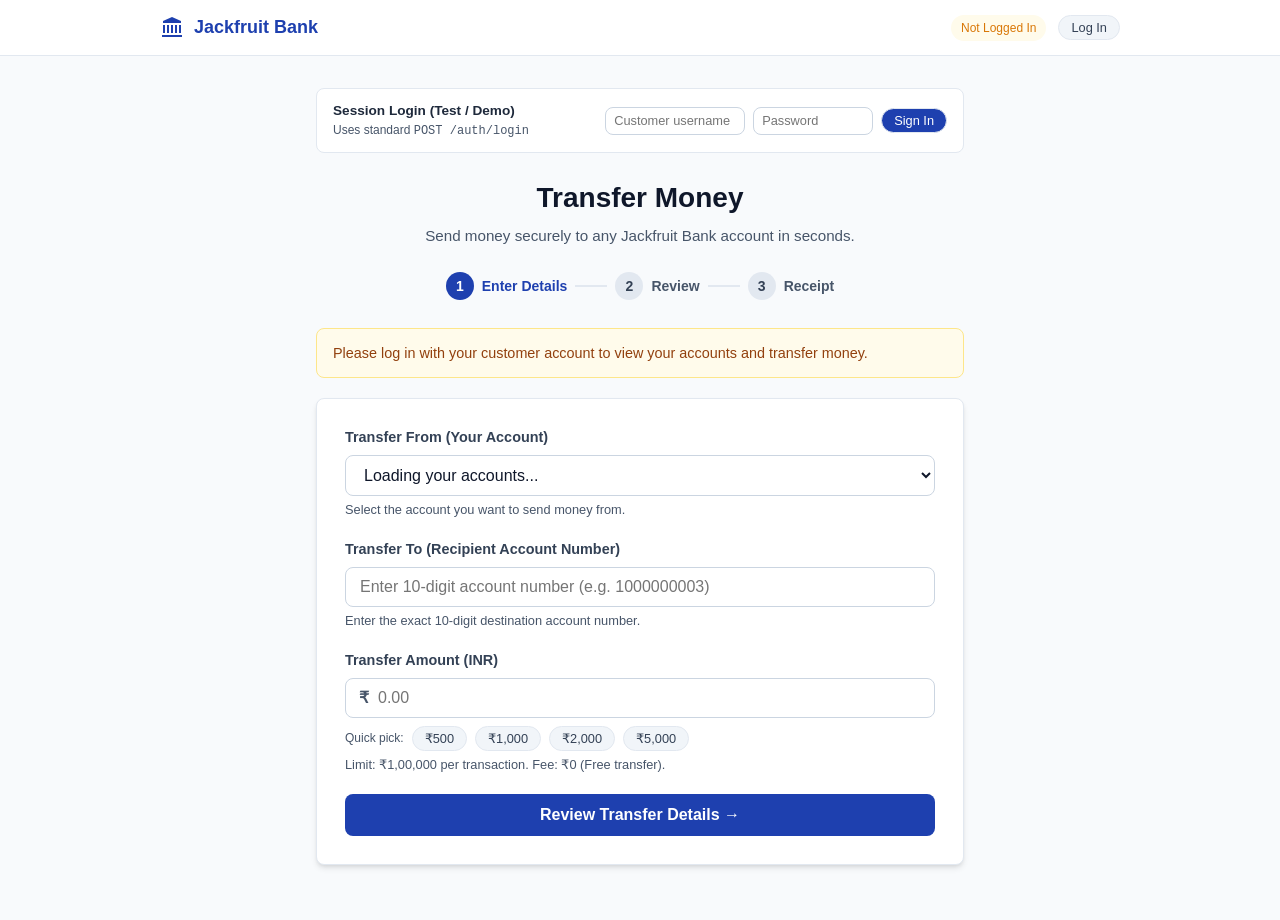
==== commit ca86be7f: "Merge cd9009cfad033839c903f8b37cfa88ed1986e677 into 50f99d12ef8e0c96044411e6e69901172affc63e" ====
--- a/frontend/transfer.html
+++ b/frontend/transfer.html
@@ -247,18 +247,6 @@
       padding-left: 2rem;
     }
 
-    /* Cross-browser input[type=number] styling (Firefox & WebKit/Blink) */
-    input[type="number"]::-webkit-outer-spin-button,
-    input[type="number"]::-webkit-inner-spin-button {
-      -webkit-appearance: none;
-      margin: 0;
-    }
-
-    input[type="number"] {
-      -moz-appearance: textfield;
-      appearance: textfield;
-    }
-
     /* Quick Amount Buttons */
     .quick-amounts {
       display: flex;
@@ -461,114 +449,16 @@
       flex-wrap: wrap;
     }
 
-    .demo-input {
-      width: 140px;
-      padding: 0.35rem 0.5rem;
-      font-size: 0.8rem;
-    }
-
-    /* Responsive adjustments for mobile and 360px viewport (BMS-NF-006, TC-UX-02) */
+    /* Responsive adjustments */
     @media (max-width: 480px) {
-      main {
-        margin: 1.25rem auto;
-        padding: 0 0.75rem;
-      }
       .card {
-        padding: 1.125rem;
+        padding: 1.25rem;
       }
       .page-title {
-        font-size: 1.35rem;
-      }
-      .page-subtitle {
-        font-size: 0.85rem;
-      }
-      .steps-indicator {
-        gap: 0.25rem;
-        margin-bottom: 1.25rem;
-      }
-      .step-item {
-        font-size: 0.75rem;
-        gap: 0.25rem;
-      }
-      .step-number {
-        width: 22px;
-        height: 22px;
-        font-size: 0.75rem;
-      }
-      .step-divider {
-        width: 14px;
+        font-size: 1.5rem;
       }
       .btn-group {
         flex-direction: column-reverse;
-      }
-      .btn-chip {
-        min-height: 36px;
-      }
-      .demo-bar {
-        padding: 0.625rem 0.75rem;
-      }
-      .demo-controls {
-        width: 100%;
-      }
-      .demo-input {
-        width: 100%;
-        flex: 1 1 120px;
-      }
-      .summary-list {
-        padding: 0.875rem;
-      }
-      .summary-row {
-        font-size: 0.875rem;
-        flex-direction: column;
-        align-items: flex-start;
-        gap: 0.25rem;
-      }
-      .summary-row:last-child {
-        flex-direction: row;
-        justify-content: space-between;
-        align-items: center;
-      }
-      .summary-val {
-        text-align: left;
-      }
-    }
-
-    @media (max-width: 380px) {
-      .header-content {
-        justify-content: center;
-      }
-      .user-session-bar {
-        width: 100%;
-        justify-content: space-between;
-      }
-      .step-item span:not(.step-number) {
-        font-size: 0.7rem;
-      }
-      .step-divider {
-        width: 10px;
-      }
-      .btn-chip {
-        padding: 0.35rem 0.6rem;
-      }
-    }
-
-    /* Print styles: Clean receipt-only printout */
-    @media print {
-      header, .demo-bar, .steps-indicator, .page-title-area, .btn-group, #globalAlert {
-        display: none !important;
-      }
-      body {
-        background: #ffffff;
-      }
-      .card {
-        border: none;
-        box-shadow: none;
-        padding: 0;
-      }
-      main {
-        margin: 0;
-        max-width: 100%;
-        padding: 0;
       }
     }
   </style>
@@ -599,8 +489,8 @@
         <div style="color: var(--neutral-600); font-size: 0.75rem;">Uses standard <code>POST /auth/login</code></div>
       </div>
       <div class="demo-controls">
-        <input type="text" id="loginUsername" placeholder="Customer username" class="form-control demo-input">
-        <input type="password" id="loginPassword" placeholder="Password" class="form-control demo-input">
+        <input type="text" id="loginUsername" placeholder="Customer username" class="form-control" style="width: 140px; padding: 0.35rem 0.5rem; font-size: 0.8rem;">
+        <input type="password" id="loginPassword" placeholder="Password" class="form-control" style="width: 120px; padding: 0.35rem 0.5rem; font-size: 0.8rem;">
         <button type="button" class="btn-chip" style="background: var(--primary); color: #fff;" onclick="doLogin()">Sign In</button>
       </div>
     </div>
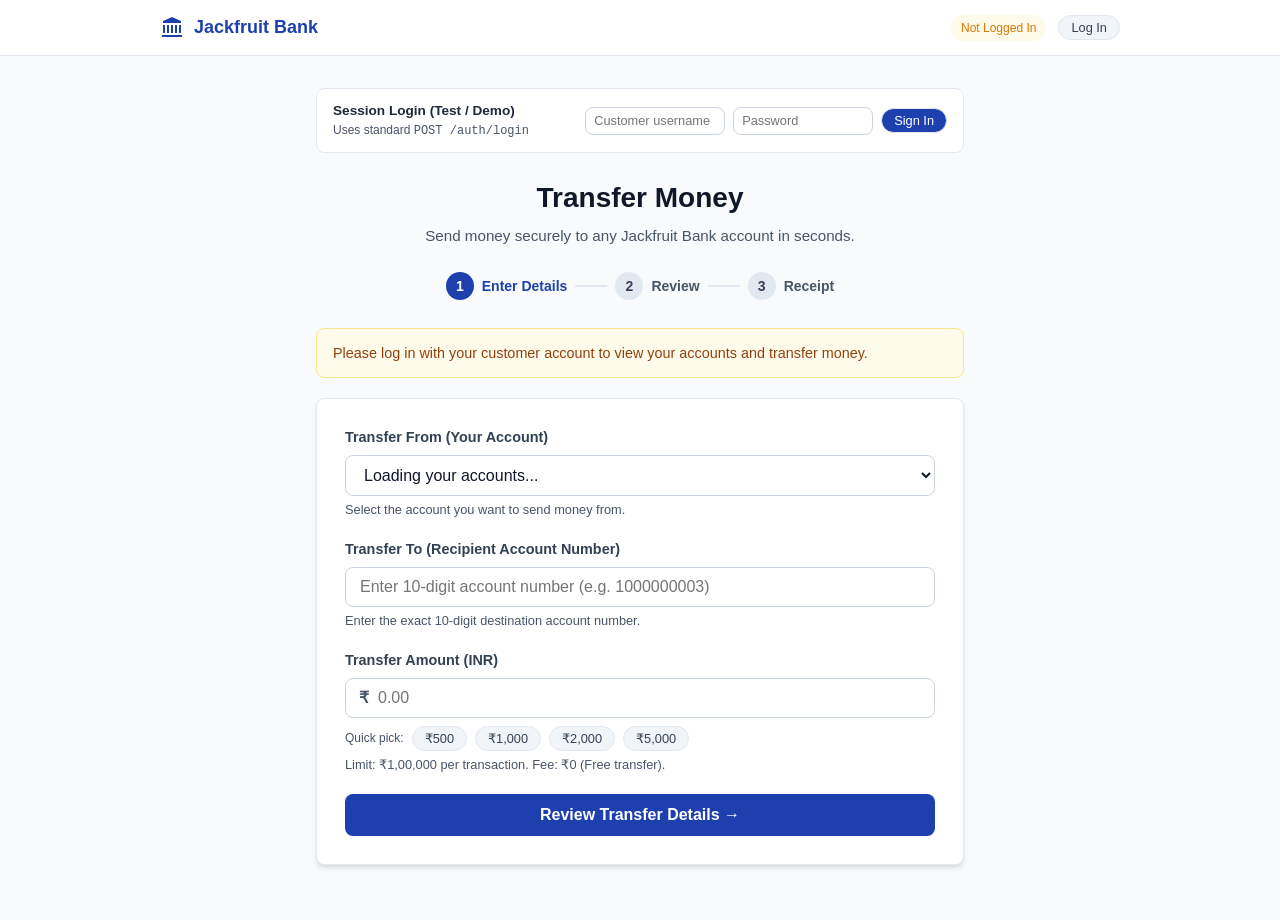
==== commit bb2ec1b6: "test(US-15): finalize cross-browser compatibility evidence" ====
--- a/frontend/transfer.html
+++ b/frontend/transfer.html
@@ -35,6 +35,11 @@
       padding: 0;
     }
 
+    html, body {
+      max-width: 100%;
+      overflow-x: hidden;
+    }
+
     body {
       font-family: var(--font-family);
       background-color: var(--neutral-50);
@@ -245,6 +250,18 @@
 
     .input-group .form-control {
       padding-left: 2rem;
+    }
+
+    /* Cross-browser input[type=number] styling (Firefox & WebKit/Blink) */
+    input[type="number"]::-webkit-outer-spin-button,
+    input[type="number"]::-webkit-inner-spin-button {
+      -webkit-appearance: none;
+      margin: 0;
+    }
+
+    input[type="number"] {
+      -moz-appearance: textfield;
+      appearance: textfield;
     }
 
     /* Quick Amount Buttons */
@@ -449,16 +466,158 @@
       flex-wrap: wrap;
     }
 
-    /* Responsive adjustments */
+    .demo-input {
+      width: 140px;
+      padding: 0.35rem 0.5rem;
+      font-size: 0.8rem;
+    }
+
+    /* Responsive adjustments for mobile and 360px viewport (BMS-NF-006, TC-UX-02) */
     @media (max-width: 480px) {
+      main {
+        margin: 1rem auto;
+        padding: 0 0.625rem;
+        max-width: 100%;
+        box-sizing: border-box;
+      }
       .card {
-        padding: 1.25rem;
+        padding: 1rem 0.875rem;
+        max-width: 100%;
+        box-sizing: border-box;
       }
       .page-title {
-        font-size: 1.5rem;
+        font-size: 1.25rem;
+      }
+      .page-subtitle {
+        font-size: 0.8rem;
+      }
+      .steps-indicator {
+        display: flex;
+        align-items: center;
+        justify-content: space-between;
+        width: 100%;
+        max-width: 100%;
+        gap: 0.25rem;
+        margin-bottom: 1.25rem;
+        box-sizing: border-box;
+      }
+      .step-item {
+        font-size: 0.75rem;
+        gap: 0.25rem;
+        min-width: 0;
+        flex-shrink: 1;
+      }
+      .step-item span:not(.step-number) {
+        white-space: nowrap;
+      }
+      .step-number {
+        width: 22px;
+        height: 22px;
+        font-size: 0.75rem;
+        flex-shrink: 0;
+      }
+      .step-divider {
+        width: 14px;
+        min-width: 6px;
+        flex: 1 1 8px;
       }
       .btn-group {
         flex-direction: column-reverse;
+      }
+      .btn-chip {
+        min-height: 36px;
+      }
+      .demo-bar {
+        padding: 0.625rem 0.75rem;
+        box-sizing: border-box;
+        max-width: 100%;
+      }
+      .demo-controls {
+        width: 100%;
+        display: flex;
+        flex-direction: column;
+        gap: 0.5rem;
+      }
+      .demo-input {
+        width: 100%;
+        flex: 1 1 auto;
+        box-sizing: border-box;
+      }
+      .summary-list {
+        padding: 0.875rem;
+      }
+      .summary-row {
+        font-size: 0.875rem;
+        flex-direction: column;
+        align-items: flex-start;
+        gap: 0.25rem;
+      }
+      .summary-row:last-child {
+        flex-direction: row;
+        justify-content: space-between;
+        align-items: center;
+      }
+      .summary-val {
+        text-align: left;
+      }
+    }
+
+    @media (max-width: 380px) {
+      header {
+        padding: 0.625rem 0.75rem;
+      }
+      .header-content {
+        justify-content: center;
+        gap: 0.5rem;
+      }
+      .user-session-bar {
+        width: 100%;
+        justify-content: space-between;
+        font-size: 0.8rem;
+        gap: 0.5rem;
+        flex-wrap: wrap;
+      }
+      .card {
+        padding: 0.875rem 0.625rem;
+      }
+      .step-number {
+        width: 20px;
+        height: 20px;
+        font-size: 0.7rem;
+      }
+      .step-item span:not(.step-number) {
+        font-size: 0.68rem;
+      }
+      .step-divider {
+        width: 8px;
+        min-width: 4px;
+        flex: 1 1 6px;
+      }
+      .steps-indicator {
+        gap: 0.15rem;
+      }
+      .btn-chip {
+        padding: 0.35rem 0.5rem;
+      }
+    }
+
+    /* Print styles: Clean receipt-only printout */
+    @media print {
+      header, .demo-bar, .steps-indicator, .page-title-area, .btn-group, #globalAlert {
+        display: none !important;
+      }
+      body {
+        background: #ffffff;
+      }
+      .card {
+        border: none;
+        box-shadow: none;
+        padding: 0;
+      }
+      main {
+        margin: 0;
+        max-width: 100%;
+        padding: 0;
       }
     }
   </style>
@@ -489,8 +648,8 @@
         <div style="color: var(--neutral-600); font-size: 0.75rem;">Uses standard <code>POST /auth/login</code></div>
       </div>
       <div class="demo-controls">
-        <input type="text" id="loginUsername" placeholder="Customer username" class="form-control" style="width: 140px; padding: 0.35rem 0.5rem; font-size: 0.8rem;">
-        <input type="password" id="loginPassword" placeholder="Password" class="form-control" style="width: 120px; padding: 0.35rem 0.5rem; font-size: 0.8rem;">
+        <input type="text" id="loginUsername" placeholder="Customer username" class="form-control demo-input">
+        <input type="password" id="loginPassword" placeholder="Password" class="form-control demo-input">
         <button type="button" class="btn-chip" style="background: var(--primary); color: #fff;" onclick="doLogin()">Sign In</button>
       </div>
     </div>
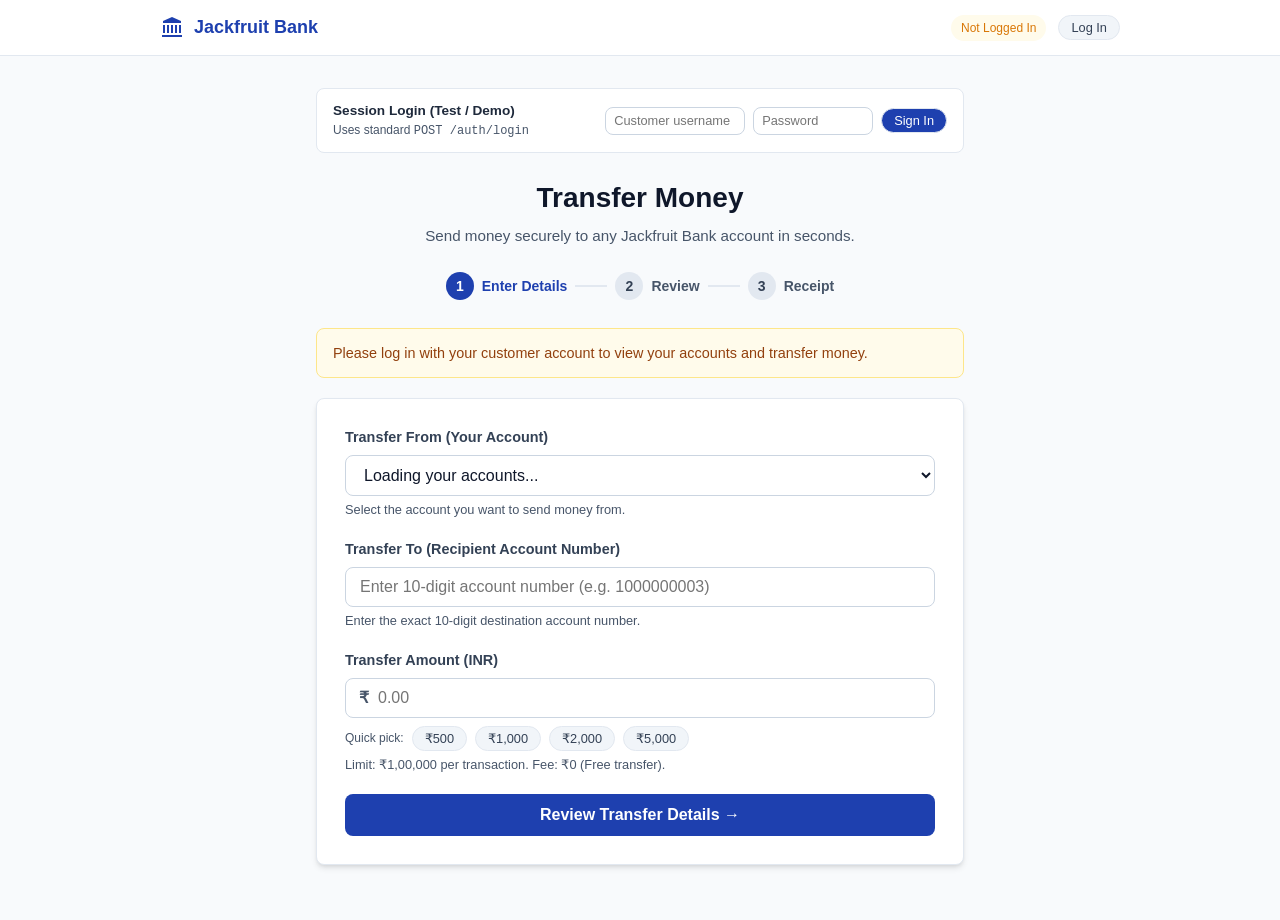
==== commit 7847c3ea: "Merge pull request #60 from Ronit77x/feature/US-14-fund-transfer-usability (US-14) : implement fund " ====
--- a/frontend/transfer.html
+++ b/frontend/transfer.html
@@ -35,11 +35,6 @@
       padding: 0;
     }
 
-    html, body {
-      max-width: 100%;
-      overflow-x: hidden;
-    }
-
     body {
       font-family: var(--font-family);
       background-color: var(--neutral-50);
@@ -252,18 +247,6 @@
       padding-left: 2rem;
     }
 
-    /* Cross-browser input[type=number] styling (Firefox & WebKit/Blink) */
-    input[type="number"]::-webkit-outer-spin-button,
-    input[type="number"]::-webkit-inner-spin-button {
-      -webkit-appearance: none;
-      margin: 0;
-    }
-
-    input[type="number"] {
-      -moz-appearance: textfield;
-      appearance: textfield;
-    }
-
     /* Quick Amount Buttons */
     .quick-amounts {
       display: flex;
@@ -466,158 +449,16 @@
       flex-wrap: wrap;
     }
 
-    .demo-input {
-      width: 140px;
-      padding: 0.35rem 0.5rem;
-      font-size: 0.8rem;
-    }
-
-    /* Responsive adjustments for mobile and 360px viewport (BMS-NF-006, TC-UX-02) */
+    /* Responsive adjustments */
     @media (max-width: 480px) {
-      main {
-        margin: 1rem auto;
-        padding: 0 0.625rem;
-        max-width: 100%;
-        box-sizing: border-box;
-      }
       .card {
-        padding: 1rem 0.875rem;
-        max-width: 100%;
-        box-sizing: border-box;
+        padding: 1.25rem;
       }
       .page-title {
-        font-size: 1.25rem;
-      }
-      .page-subtitle {
-        font-size: 0.8rem;
-      }
-      .steps-indicator {
-        display: flex;
-        align-items: center;
-        justify-content: space-between;
-        width: 100%;
-        max-width: 100%;
-        gap: 0.25rem;
-        margin-bottom: 1.25rem;
-        box-sizing: border-box;
-      }
-      .step-item {
-        font-size: 0.75rem;
-        gap: 0.25rem;
-        min-width: 0;
-        flex-shrink: 1;
-      }
-      .step-item span:not(.step-number) {
-        white-space: nowrap;
-      }
-      .step-number {
-        width: 22px;
-        height: 22px;
-        font-size: 0.75rem;
-        flex-shrink: 0;
-      }
-      .step-divider {
-        width: 14px;
-        min-width: 6px;
-        flex: 1 1 8px;
+        font-size: 1.5rem;
       }
       .btn-group {
         flex-direction: column-reverse;
-      }
-      .btn-chip {
-        min-height: 36px;
-      }
-      .demo-bar {
-        padding: 0.625rem 0.75rem;
-        box-sizing: border-box;
-        max-width: 100%;
-      }
-      .demo-controls {
-        width: 100%;
-        display: flex;
-        flex-direction: column;
-        gap: 0.5rem;
-      }
-      .demo-input {
-        width: 100%;
-        flex: 1 1 auto;
-        box-sizing: border-box;
-      }
-      .summary-list {
-        padding: 0.875rem;
-      }
-      .summary-row {
-        font-size: 0.875rem;
-        flex-direction: column;
-        align-items: flex-start;
-        gap: 0.25rem;
-      }
-      .summary-row:last-child {
-        flex-direction: row;
-        justify-content: space-between;
-        align-items: center;
-      }
-      .summary-val {
-        text-align: left;
-      }
-    }
-
-    @media (max-width: 380px) {
-      header {
-        padding: 0.625rem 0.75rem;
-      }
-      .header-content {
-        justify-content: center;
-        gap: 0.5rem;
-      }
-      .user-session-bar {
-        width: 100%;
-        justify-content: space-between;
-        font-size: 0.8rem;
-        gap: 0.5rem;
-        flex-wrap: wrap;
-      }
-      .card {
-        padding: 0.875rem 0.625rem;
-      }
-      .step-number {
-        width: 20px;
-        height: 20px;
-        font-size: 0.7rem;
-      }
-      .step-item span:not(.step-number) {
-        font-size: 0.68rem;
-      }
-      .step-divider {
-        width: 8px;
-        min-width: 4px;
-        flex: 1 1 6px;
-      }
-      .steps-indicator {
-        gap: 0.15rem;
-      }
-      .btn-chip {
-        padding: 0.35rem 0.5rem;
-      }
-    }
-
-    /* Print styles: Clean receipt-only printout */
-    @media print {
-      header, .demo-bar, .steps-indicator, .page-title-area, .btn-group, #globalAlert {
-        display: none !important;
-      }
-      body {
-        background: #ffffff;
-      }
-      .card {
-        border: none;
-        box-shadow: none;
-        padding: 0;
-      }
-      main {
-        margin: 0;
-        max-width: 100%;
-        padding: 0;
       }
     }
   </style>
@@ -648,8 +489,8 @@
         <div style="color: var(--neutral-600); font-size: 0.75rem;">Uses standard <code>POST /auth/login</code></div>
       </div>
       <div class="demo-controls">
-        <input type="text" id="loginUsername" placeholder="Customer username" class="form-control demo-input">
-        <input type="password" id="loginPassword" placeholder="Password" class="form-control demo-input">
+        <input type="text" id="loginUsername" placeholder="Customer username" class="form-control" style="width: 140px; padding: 0.35rem 0.5rem; font-size: 0.8rem;">
+        <input type="password" id="loginPassword" placeholder="Password" class="form-control" style="width: 120px; padding: 0.35rem 0.5rem; font-size: 0.8rem;">
         <button type="button" class="btn-chip" style="background: var(--primary); color: #fff;" onclick="doLogin()">Sign In</button>
       </div>
     </div>
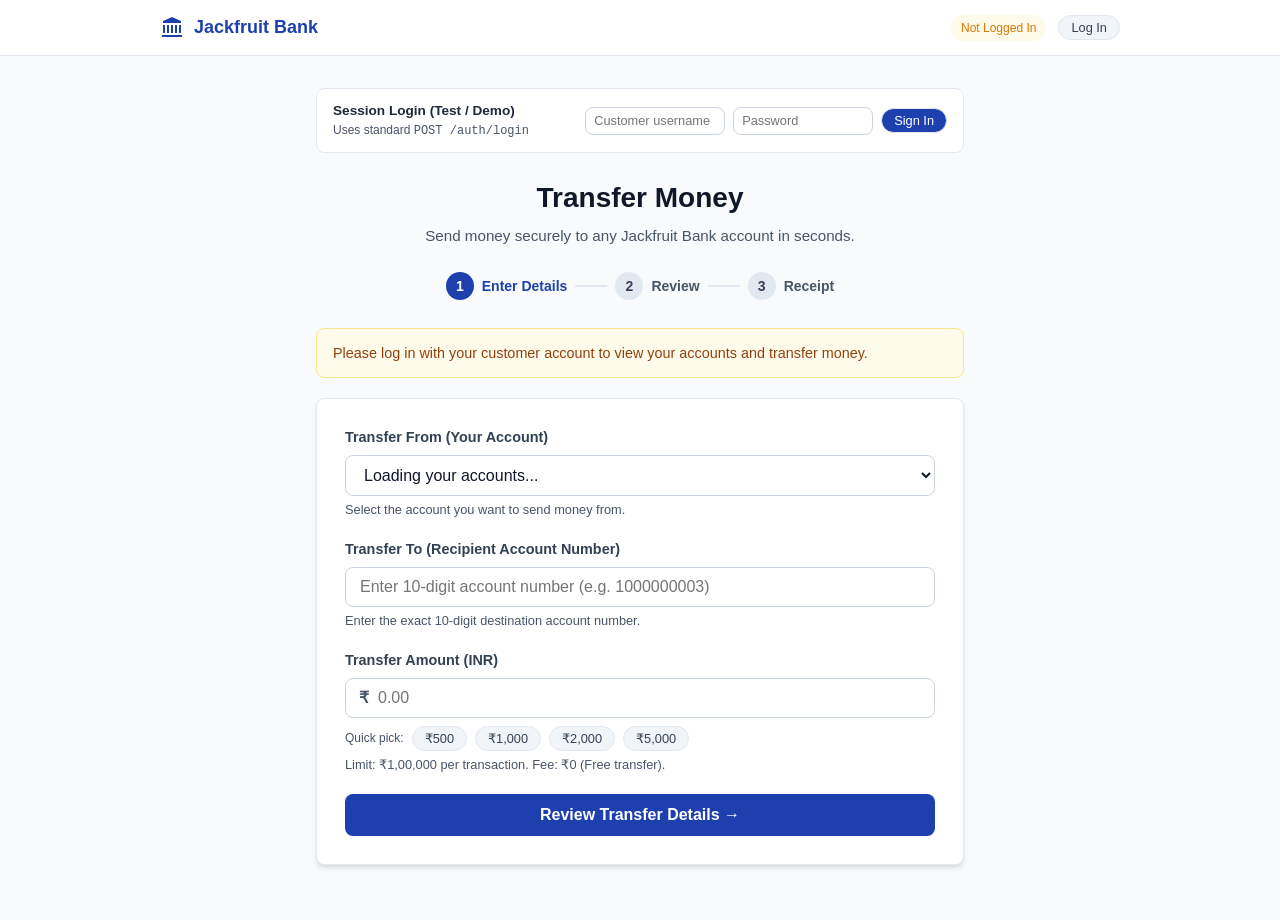
==== commit f5eff882: "Merge pull request #61 from Ronit77x/feature/US-15-browser-compatibility US-15: Browser Compatibilit" ====
--- a/frontend/transfer.html
+++ b/frontend/transfer.html
@@ -35,6 +35,11 @@
       padding: 0;
     }
 
+    html, body {
+      max-width: 100%;
+      overflow-x: hidden;
+    }
+
     body {
       font-family: var(--font-family);
       background-color: var(--neutral-50);
@@ -245,6 +250,18 @@
 
     .input-group .form-control {
       padding-left: 2rem;
+    }
+
+    /* Cross-browser input[type=number] styling (Firefox & WebKit/Blink) */
+    input[type="number"]::-webkit-outer-spin-button,
+    input[type="number"]::-webkit-inner-spin-button {
+      -webkit-appearance: none;
+      margin: 0;
+    }
+
+    input[type="number"] {
+      -moz-appearance: textfield;
+      appearance: textfield;
     }
 
     /* Quick Amount Buttons */
@@ -449,16 +466,158 @@
       flex-wrap: wrap;
     }
 
-    /* Responsive adjustments */
+    .demo-input {
+      width: 140px;
+      padding: 0.35rem 0.5rem;
+      font-size: 0.8rem;
+    }
+
+    /* Responsive adjustments for mobile and 360px viewport (BMS-NF-006, TC-UX-02) */
     @media (max-width: 480px) {
+      main {
+        margin: 1rem auto;
+        padding: 0 0.625rem;
+        max-width: 100%;
+        box-sizing: border-box;
+      }
       .card {
-        padding: 1.25rem;
+        padding: 1rem 0.875rem;
+        max-width: 100%;
+        box-sizing: border-box;
       }
       .page-title {
-        font-size: 1.5rem;
+        font-size: 1.25rem;
+      }
+      .page-subtitle {
+        font-size: 0.8rem;
+      }
+      .steps-indicator {
+        display: flex;
+        align-items: center;
+        justify-content: space-between;
+        width: 100%;
+        max-width: 100%;
+        gap: 0.25rem;
+        margin-bottom: 1.25rem;
+        box-sizing: border-box;
+      }
+      .step-item {
+        font-size: 0.75rem;
+        gap: 0.25rem;
+        min-width: 0;
+        flex-shrink: 1;
+      }
+      .step-item span:not(.step-number) {
+        white-space: nowrap;
+      }
+      .step-number {
+        width: 22px;
+        height: 22px;
+        font-size: 0.75rem;
+        flex-shrink: 0;
+      }
+      .step-divider {
+        width: 14px;
+        min-width: 6px;
+        flex: 1 1 8px;
       }
       .btn-group {
         flex-direction: column-reverse;
+      }
+      .btn-chip {
+        min-height: 36px;
+      }
+      .demo-bar {
+        padding: 0.625rem 0.75rem;
+        box-sizing: border-box;
+        max-width: 100%;
+      }
+      .demo-controls {
+        width: 100%;
+        display: flex;
+        flex-direction: column;
+        gap: 0.5rem;
+      }
+      .demo-input {
+        width: 100%;
+        flex: 1 1 auto;
+        box-sizing: border-box;
+      }
+      .summary-list {
+        padding: 0.875rem;
+      }
+      .summary-row {
+        font-size: 0.875rem;
+        flex-direction: column;
+        align-items: flex-start;
+        gap: 0.25rem;
+      }
+      .summary-row:last-child {
+        flex-direction: row;
+        justify-content: space-between;
+        align-items: center;
+      }
+      .summary-val {
+        text-align: left;
+      }
+    }
+
+    @media (max-width: 380px) {
+      header {
+        padding: 0.625rem 0.75rem;
+      }
+      .header-content {
+        justify-content: center;
+        gap: 0.5rem;
+      }
+      .user-session-bar {
+        width: 100%;
+        justify-content: space-between;
+        font-size: 0.8rem;
+        gap: 0.5rem;
+        flex-wrap: wrap;
+      }
+      .card {
+        padding: 0.875rem 0.625rem;
+      }
+      .step-number {
+        width: 20px;
+        height: 20px;
+        font-size: 0.7rem;
+      }
+      .step-item span:not(.step-number) {
+        font-size: 0.68rem;
+      }
+      .step-divider {
+        width: 8px;
+        min-width: 4px;
+        flex: 1 1 6px;
+      }
+      .steps-indicator {
+        gap: 0.15rem;
+      }
+      .btn-chip {
+        padding: 0.35rem 0.5rem;
+      }
+    }
+
+    /* Print styles: Clean receipt-only printout */
+    @media print {
+      header, .demo-bar, .steps-indicator, .page-title-area, .btn-group, #globalAlert {
+        display: none !important;
+      }
+      body {
+        background: #ffffff;
+      }
+      .card {
+        border: none;
+        box-shadow: none;
+        padding: 0;
+      }
+      main {
+        margin: 0;
+        max-width: 100%;
+        padding: 0;
       }
     }
   </style>
@@ -489,8 +648,8 @@
         <div style="color: var(--neutral-600); font-size: 0.75rem;">Uses standard <code>POST /auth/login</code></div>
       </div>
       <div class="demo-controls">
-        <input type="text" id="loginUsername" placeholder="Customer username" class="form-control" style="width: 140px; padding: 0.35rem 0.5rem; font-size: 0.8rem;">
-        <input type="password" id="loginPassword" placeholder="Password" class="form-control" style="width: 120px; padding: 0.35rem 0.5rem; font-size: 0.8rem;">
+        <input type="text" id="loginUsername" placeholder="Customer username" class="form-control demo-input">
+        <input type="password" id="loginPassword" placeholder="Password" class="form-control demo-input">
         <button type="button" class="btn-chip" style="background: var(--primary); color: #fff;" onclick="doLogin()">Sign In</button>
       </div>
     </div>
